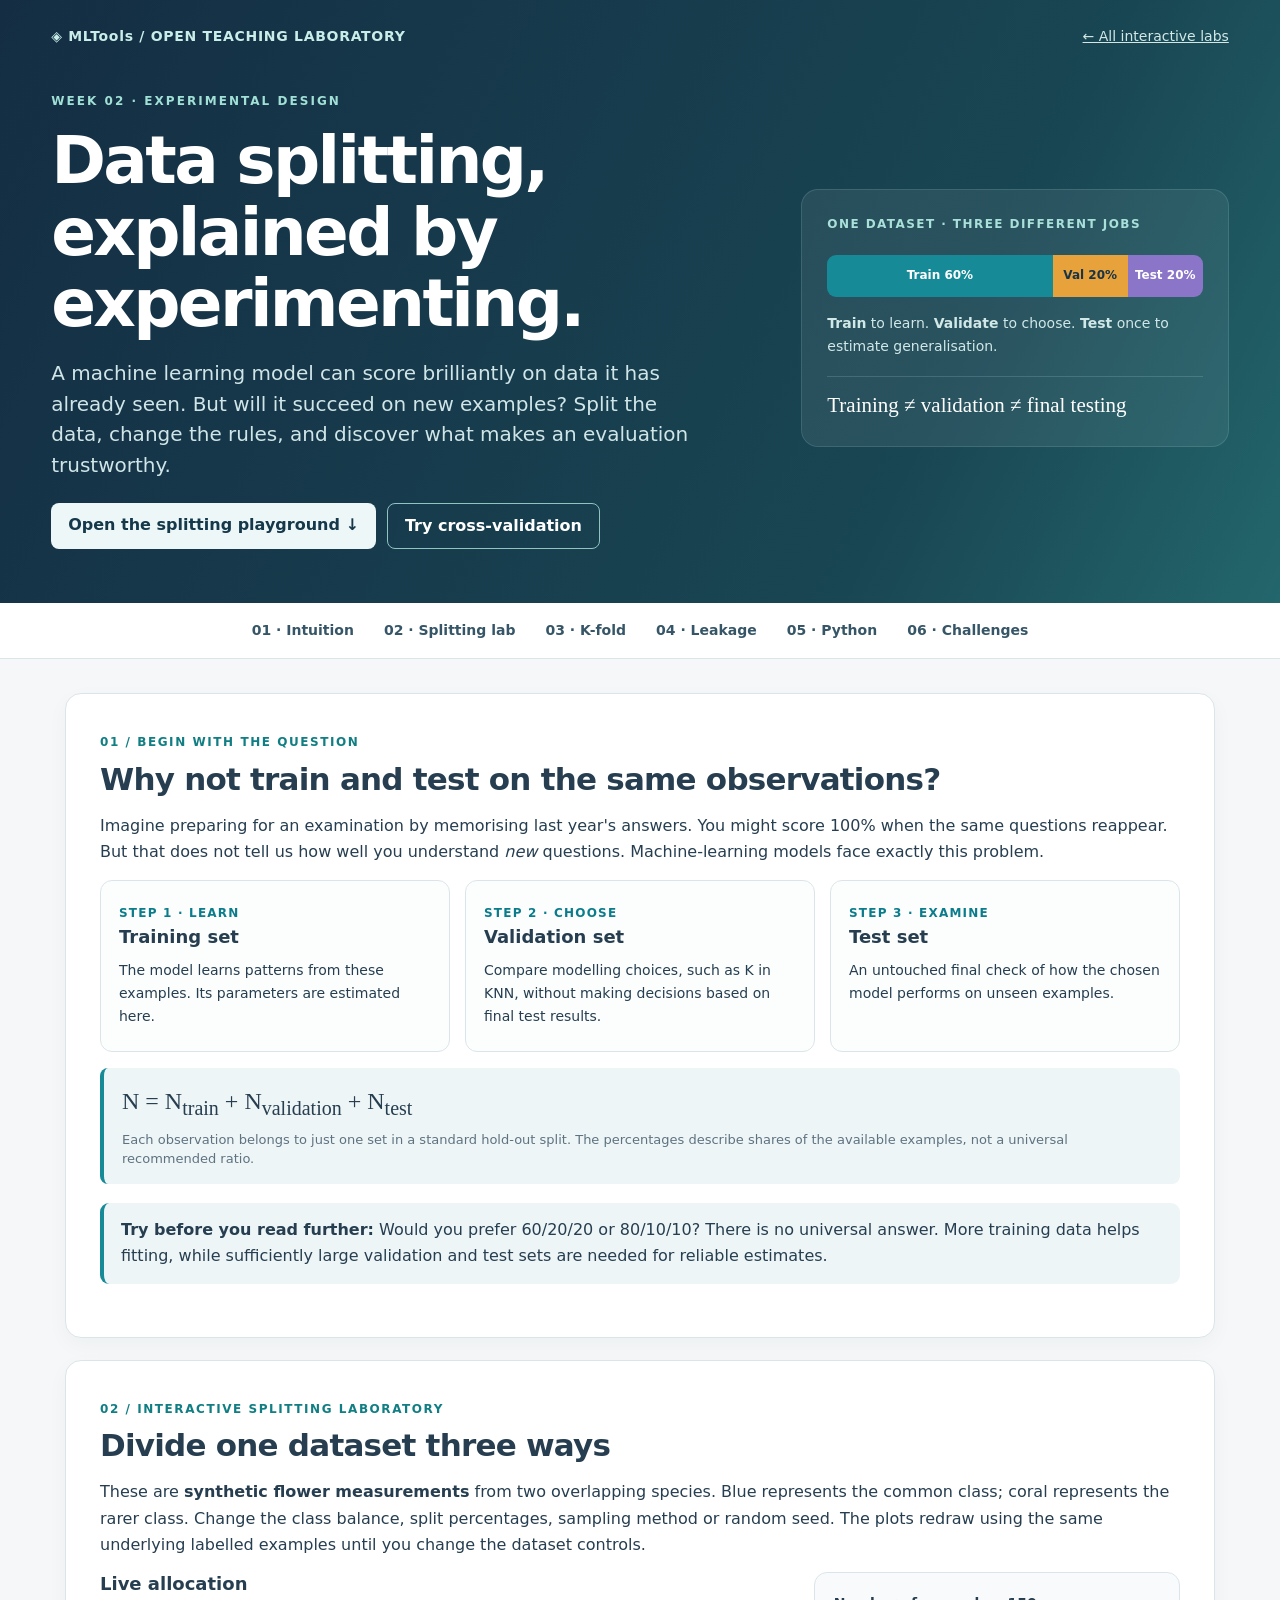
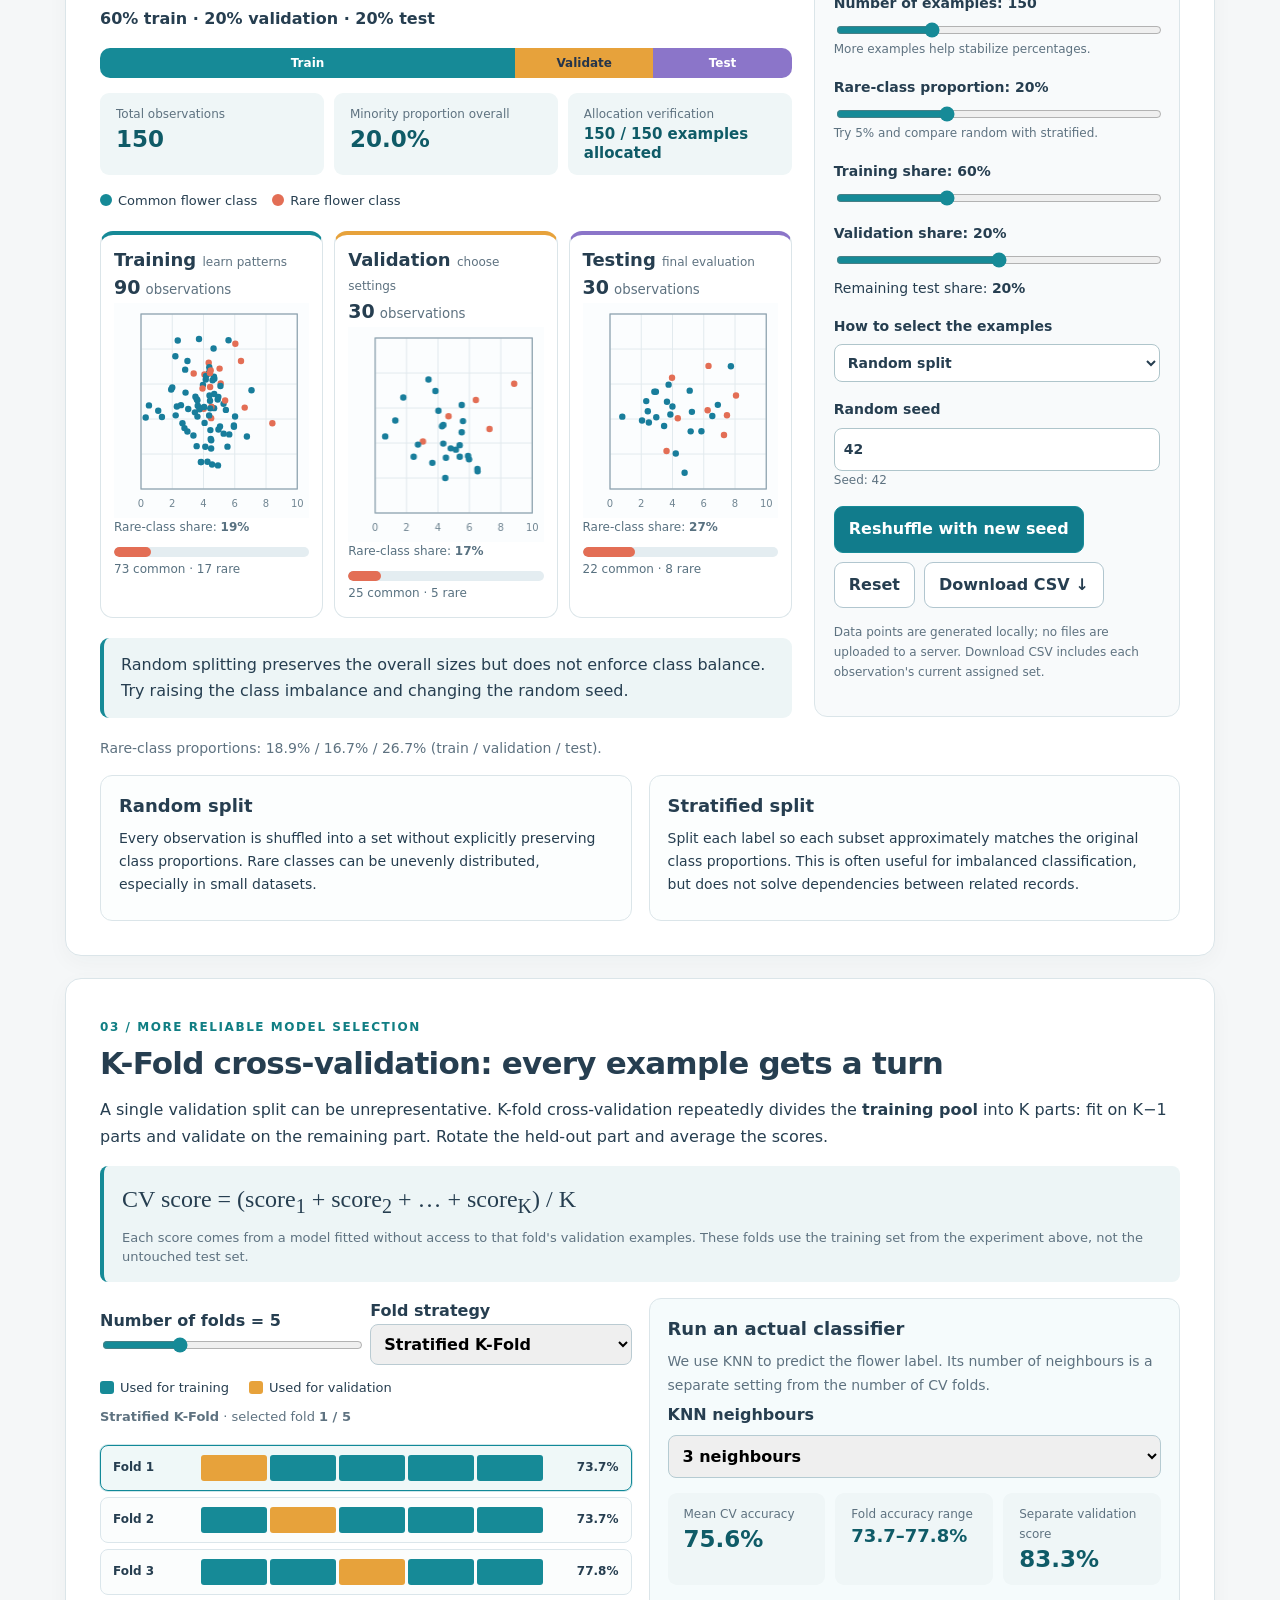
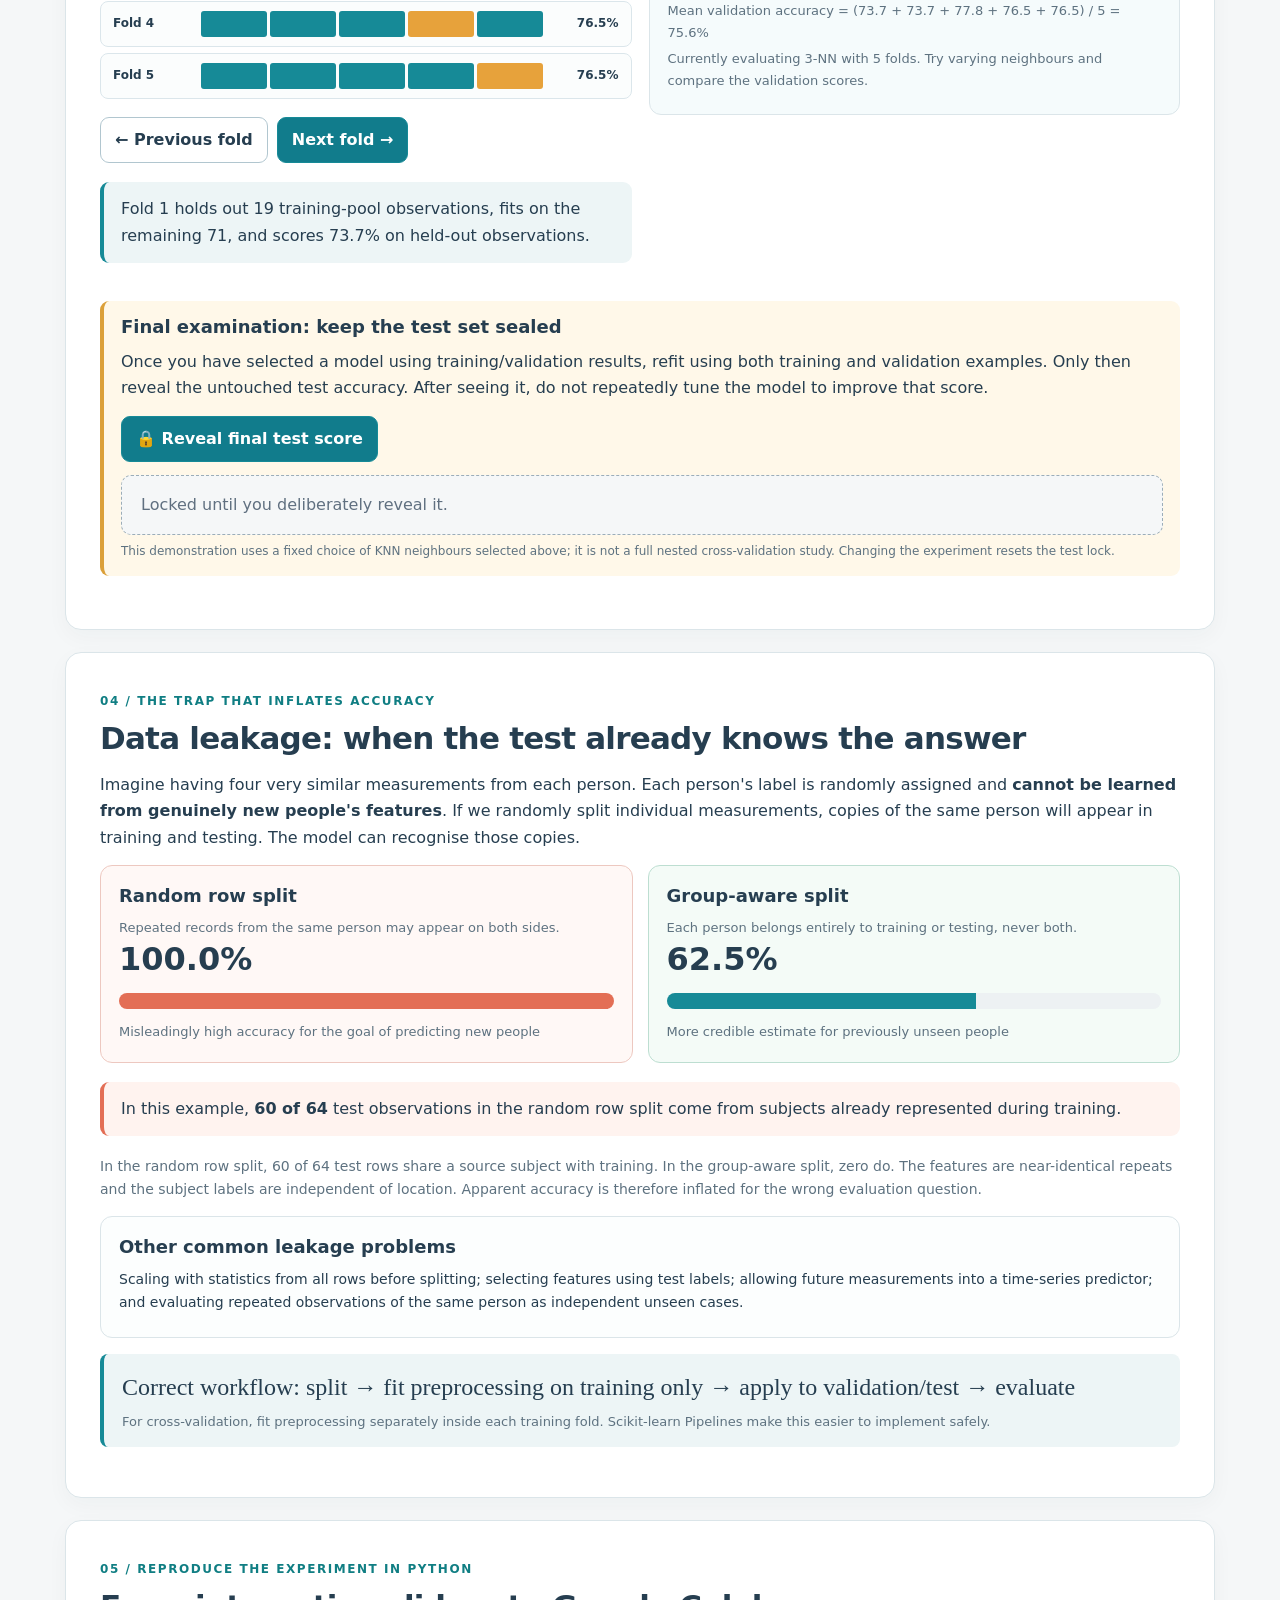
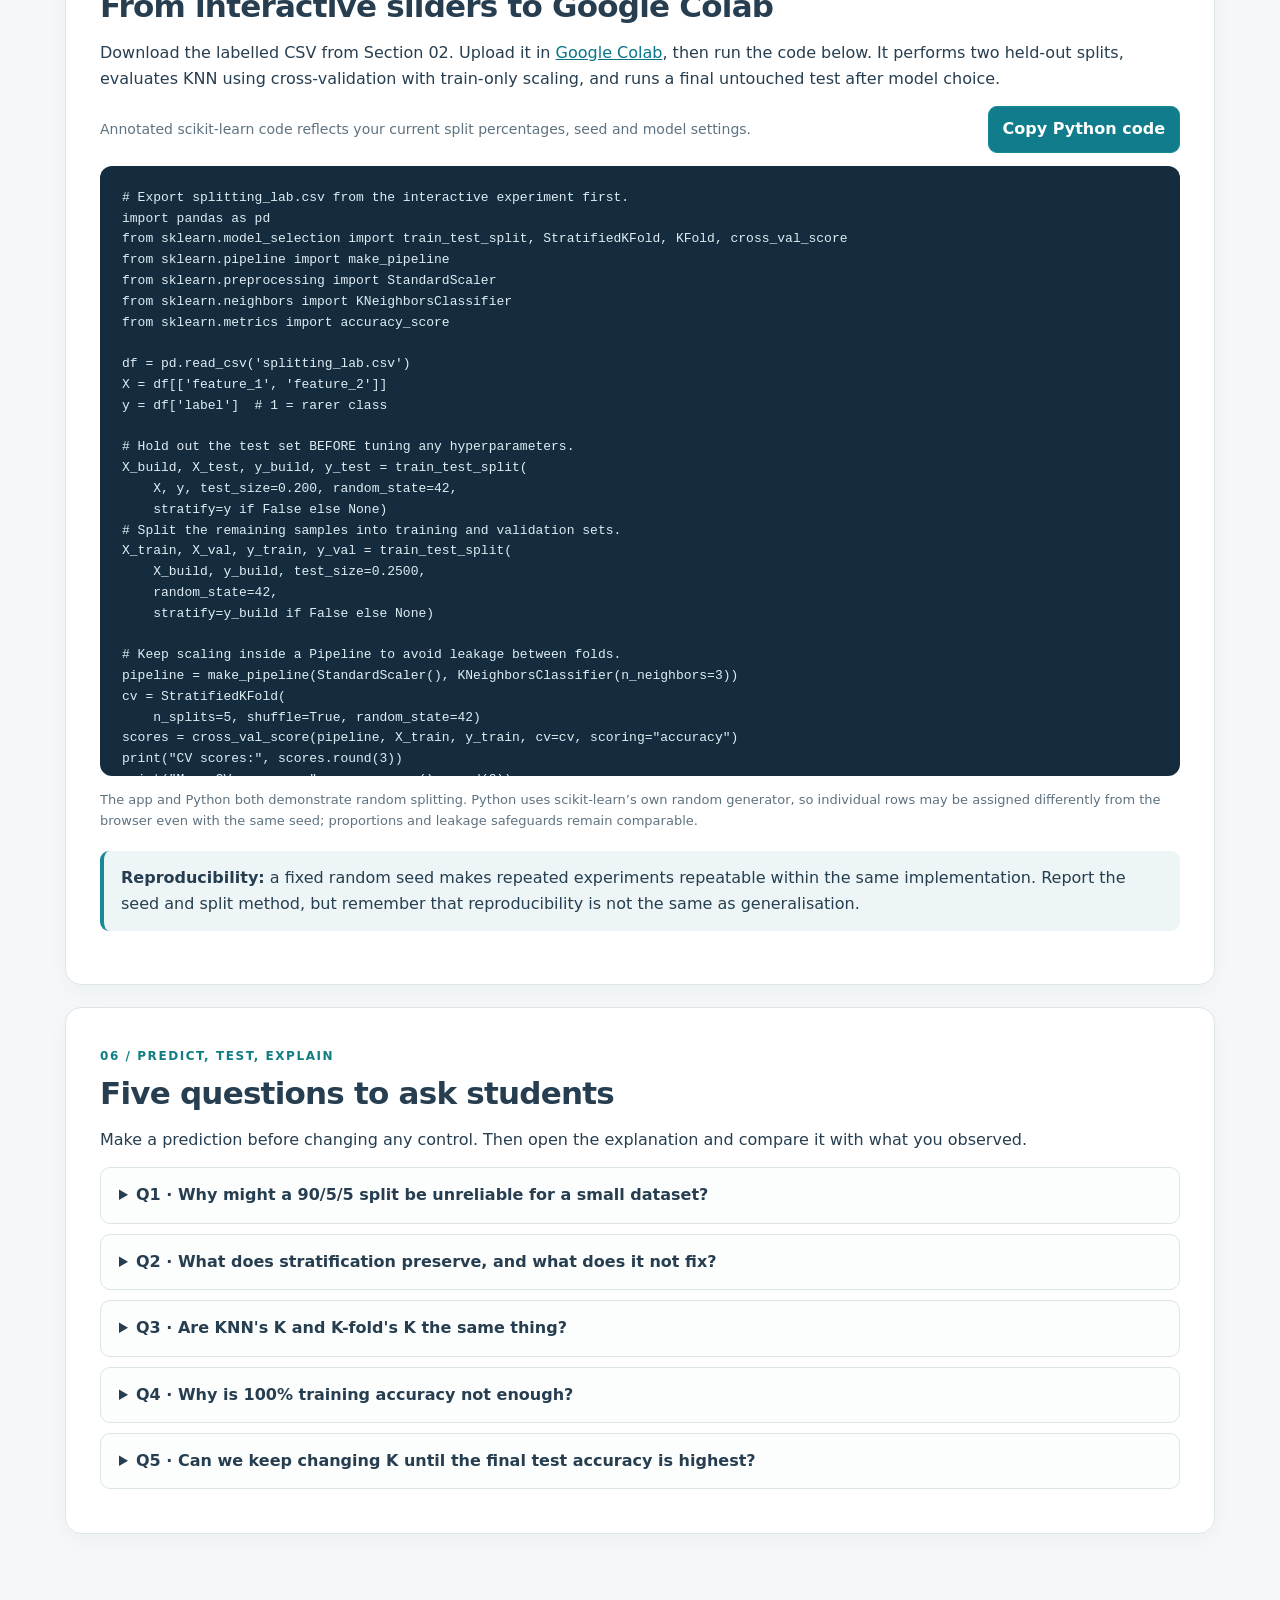
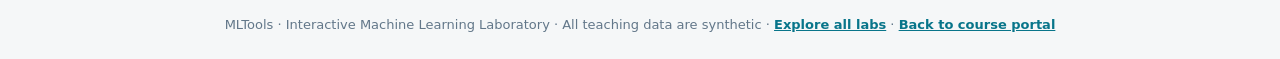
==== data-splitting.html @ 19cbb974 "Publish interactive train validation test splitting laboratory" ====
<!doctype html>
<html lang="en">
<head>
<meta charset="utf-8">
<meta name="viewport" content="width=device-width,initial-scale=1">
<meta name="description" content="Interactive machine learning tutorial: training validation test splits, random versus stratified sampling, K-fold cross-validation, data leakage, and reproducible Python code.">
<title>Data Splitting & Validation | MLTools Interactive Laboratory</title>
<link rel="stylesheet" href="data-splitting.css">
</head>
<body>
<header class="hero">
  <div class="hero-body">
    <div class="brandbar"><a class="brand" href="./">◈ MLTools / OPEN TEACHING LABORATORY</a><a class="back" href="./">← All interactive labs</a></div>
    <div class="hero-grid">
      <div>
        <span class="eyebrow">Week 02 · Experimental design</span>
        <h1>Data splitting, explained by experimenting.</h1>
        <p class="lead">A machine learning model can score brilliantly on data it has already seen. But will it succeed on new examples? Split the data, change the rules, and discover what makes an evaluation trustworthy.</p>
        <div class="hero-cta"><a href="#playground">Open the splitting playground ↓</a><a class="secondary" href="#cross-validation">Try cross-validation</a></div>
      </div>
      <aside class="hero-art" aria-label="Illustrative training validation test split">
        <div class="art-title">One dataset · Three different jobs</div>
        <div class="art-bar"><span class="a">Train 60%</span><span class="b">Val 20%</span><span class="c">Test 20%</span></div>
        <p class="art-caption"><strong>Train</strong> to learn. <strong>Validate</strong> to choose. <strong>Test</strong> once to estimate generalisation.</p>
        <div class="hero-formula">Training ≠ validation ≠ final testing</div>
      </aside>
    </div>
  </div>
</header>
<nav aria-label="Learning sections">
 <a href="#intuition">01 · Intuition</a><a href="#playground">02 · Splitting lab</a><a href="#cross-validation">03 · K-fold</a><a href="#leakage">04 · Leakage</a><a href="#reproducible">05 · Python</a><a href="#challenge">06 · Challenges</a>
</nav>
<main>
<section id="intuition">
  <span class="tag">01 / Begin with the question</span>
  <h2>Why not train and test on the same observations?</h2>
  <p>Imagine preparing for an examination by memorising last year's answers. You might score 100% when the same questions reappear. But that does not tell us how well you understand <em>new</em> questions. Machine-learning models face exactly this problem.</p>
  <div class="steps">
    <article class="step"><span class="step-num">STEP 1 · LEARN</span><h3>Training set</h3><p>The model learns patterns from these examples. Its parameters are estimated here.</p></article>
    <article class="step"><span class="step-num">STEP 2 · CHOOSE</span><h3>Validation set</h3><p>Compare modelling choices, such as K in KNN, without making decisions based on final test results.</p></article>
    <article class="step"><span class="step-num">STEP 3 · EXAMINE</span><h3>Test set</h3><p>An untouched final check of how the chosen model performs on unseen examples.</p></article>
  </div>
  <div class="eq">N = N<sub>train</sub> + N<sub>validation</sub> + N<sub>test</sub><small>Each observation belongs to just one set in a standard hold-out split. The percentages describe shares of the available examples, not a universal recommended ratio.</small></div>
  <div class="callout"><strong>Try before you read further:</strong> Would you prefer 60/20/20 or 80/10/10? There is no universal answer. More training data helps fitting, while sufficiently large validation and test sets are needed for reliable estimates.</div>
</section>

<section id="playground">
  <span class="tag">02 / Interactive splitting laboratory</span>
  <h2>Divide one dataset three ways</h2>
  <p>These are <strong>synthetic flower measurements</strong> from two overlapping species. Blue represents the common class; coral represents the rarer class. Change the class balance, split percentages, sampling method or random seed. The plots redraw using the same underlying labelled examples until you change the dataset controls.</p>
  <div class="lab-grid">
    <div>
      <h3>Live allocation</h3>
      <p id="split-label" style="font-weight:800">60% train · 20% validation · 20% test</p>
      <div class="split-flow" role="img" aria-label="Proportions of the total dataset assigned to training, validation and testing">
        <div id="flow-train" class="train" style="width:60%">Train</div>
        <div id="flow-validation" class="validation" style="width:20%">Validate</div>
        <div id="flow-test" class="test" style="width:20%">Test</div>
      </div>
      <div class="metric-row">
       <div class="metric"><small>Total observations</small><strong id="total-label">150</strong></div>
       <div class="metric"><small>Minority proportion overall</small><strong id="target-minority">20%</strong></div>
       <div class="metric"><small>Allocation verification</small><strong id="sums-check" style="font-size:15px">150 / 150</strong></div>
      </div>
      <div class="class-legend"><span><i class="dot blue"></i> Common flower class</span><span><i class="dot coral"></i> Rare flower class</span></div>
      <div class="datasets">
       <article class="dataset-card train"><h3>Training <span>learn patterns</span></h3><div><strong class="card-stat" id="num-train">90</strong> <small>observations</small></div><canvas id="scatter-train" role="img" aria-label="Training set scatterplot"></canvas><div class="stat-small">Rare-class share: <strong id="rare-train">20%</strong></div><div class="bar-track"><div class="bar-fill" id="bar-train" style="width:20%"></div></div><div class="stat-small" id="count-train">72 common · 18 rare</div></article>
       <article class="dataset-card validation"><h3>Validation <span>choose settings</span></h3><div><strong class="card-stat" id="num-validation">30</strong> <small>observations</small></div><canvas id="scatter-validation" role="img" aria-label="Validation set scatterplot"></canvas><div class="stat-small">Rare-class share: <strong id="rare-validation">20%</strong></div><div class="bar-track"><div class="bar-fill" id="bar-validation" style="width:20%"></div></div><div class="stat-small" id="count-validation">24 common · 6 rare</div></article>
       <article class="dataset-card test"><h3>Testing <span>final evaluation</span></h3><div><strong class="card-stat" id="num-test">30</strong> <small>observations</small></div><canvas id="scatter-test" role="img" aria-label="Test set scatterplot"></canvas><div class="stat-small">Rare-class share: <strong id="rare-test">20%</strong></div><div class="bar-track"><div class="bar-fill" id="bar-test" style="width:20%"></div></div><div class="stat-small" id="count-test">24 common · 6 rare</div></article>
      </div>
      <p id="split-explainer" class="callout">Compare stratified and random sampling.</p>
      <p id="split-difference" class="muted" style="font-size:14px"></p>
    </div>
    <div class="controls">
      <label class="whole" for="n-slider">Number of examples: <output id="n-output">150</output>
        <input id="n-slider" type="range" min="90" max="300" step="10" value="150">
        <small class="ctrl-sub">More examples help stabilize percentages.</small>
      </label>
      <label class="whole" for="minority-slider">Rare-class proportion: <output id="minority-output">20%</output>
        <input id="minority-slider" type="range" min="5" max="50" step="5" value="20">
        <small class="ctrl-sub">Try 5% and compare random with stratified.</small>
      </label>
      <label for="train-slider">Training share: <output id="train-output">60%</output>
        <input id="train-slider" type="range" min="50" max="80" step="5" value="60">
      </label>
      <label for="validation-slider">Validation share: <output id="validation-output">20%</output>
        <input id="validation-slider" type="range" min="10" max="30" step="5" value="20">
      </label>
      <div class="whole" style="margin-top:-7px;margin-bottom:15px;font-size:14px">Remaining test share: <strong id="test-output">20%</strong></div>
      <label for="split-method">How to select the examples
        <select id="split-method"><option value="random">Random split</option><option value="stratified">Stratified split (preserve classes)</option></select>
      </label>
      <label for="seed-input">Random seed
        <input id="seed-input" type="number" min="0" max="999999" value="42">
        <small class="ctrl-sub" id="split-seed-label">Seed: 42</small>
      </label>
      <div class="btn-row whole"><button id="reshuffle" type="button" class="primary">Reshuffle with new seed</button><button id="reset-all" type="button">Reset</button><button id="export-csv" type="button">Download CSV ↓</button></div>
      <p class="ctrl-sub whole" style="margin-top:15px">Data points are generated locally; no files are uploaded to a server. Download CSV includes each observation's current assigned set.</p>
    </div>
  </div>
  <div class="method-grid">
    <div class="info-card"><h3>Random split</h3><p>Every observation is shuffled into a set without explicitly preserving class proportions. Rare classes can be unevenly distributed, especially in small datasets.</p></div>
    <div class="info-card"><h3>Stratified split</h3><p>Split each label so each subset approximately matches the original class proportions. This is often useful for imbalanced classification, but does not solve dependencies between related records.</p></div>
  </div>
</section>

<section id="cross-validation">
  <span class="tag">03 / More reliable model selection</span>
  <h2>K-Fold cross-validation: every example gets a turn</h2>
  <p>A single validation split can be unrepresentative. K-fold cross-validation repeatedly divides the <strong>training pool</strong> into K parts: fit on K−1 parts and validate on the remaining part. Rotate the held-out part and average the scores.</p>
  <div class="eq">CV score = (score<sub>1</sub> + score<sub>2</sub> + … + score<sub>K</sub>) / K<small>Each score comes from a model fitted without access to that fold's validation examples. These folds use the training set from the experiment above, not the untouched test set.</small></div>
  <div class="method-grid">
    <div>
      <div class="btn-row" style="margin-bottom:12px">
        <label for="folds-slider" style="flex:1;min-width:160px;font-weight:700">Number of folds = <output id="folds-output">5</output>
        <input id="folds-slider" type="range" min="3" max="10" step="1" value="5" style="display:block;width:100%;accent-color:var(--teal)"></label>
        <label for="foldtype" style="flex:1;min-width:160px;font-weight:700">Fold strategy
          <select id="foldtype" style="display:block;width:100%;border-radius:8px;padding:9px;border:1px solid #bacbd2"><option value="stratified">Stratified K-Fold</option><option value="plain">Ordinary K-Fold</option></select>
        </label>
      </div>
      <div class="legend-row"><span><i class="legend-box" style="background:var(--teal)"></i> Used for training</span><span><i class="legend-box" style="background:var(--gold)"></i> Used for validation</span></div>
      <p class="muted" style="font-size:13px"><strong id="cv-method">Stratified K-Fold</strong> · selected fold <strong id="cv-fold-number">1 / 5</strong></p>
      <div class="fold-grid" id="cv-grid" aria-label="Click each fold to inspect its training and validation arrangement"></div>
      <div class="btn-row"><button id="previous-fold" type="button">← Previous fold</button><button class="primary" id="next-fold" type="button">Next fold →</button></div>
      <p id="fold-interpretation" class="callout">The selected fold will be described here.</p>
    </div>
    <div>
      <div class="info-card" style="background:#f5fbfc">
        <h3>Run an actual classifier</h3>
        <p class="muted" style="font-size:14px">We use KNN to predict the flower label. Its number of neighbours is a separate setting from the number of CV folds.</p>
        <label for="model-k" style="font-weight:750">KNN neighbours
          <select id="model-k" style="display:block;width:100%;padding:10px;border-radius:8px;border:1px solid #b5cbd2;margin:7px 0"><option value="1">1 neighbour</option><option value="3" selected>3 neighbours</option><option value="5">5 neighbours</option><option value="7">7 neighbours</option><option value="11">11 neighbours</option></select></label>
        <div class="metric-row">
          <div class="metric"><small>Mean CV accuracy</small><strong id="cv-mean">…</strong></div>
          <div class="metric"><small>Fold accuracy range</small><strong id="cv-range" style="font-size:18px">…</strong></div>
          <div class="metric"><small>Separate validation score</small><strong id="val-score">…</strong></div>
        </div>
        <p id="cv-equation" class="muted" style="font-size:13px;overflow-wrap:anywhere"></p>
        <p class="muted" style="font-size:13px">Currently evaluating <span id="modelk-label">3</span>-NN with <span id="fold-count-label">5</span> folds. Try varying neighbours and compare the validation scores.</p>
      </div>
    </div>
  </div>
  <div class="callout gold">
    <h3>Final examination: keep the test set sealed</h3>
    <p>Once you have selected a model using training/validation results, refit using both training and validation examples. Only then reveal the untouched test accuracy. After seeing it, do not repeatedly tune the model to improve that score.</p>
    <button id="test-reveal" class="primary" type="button">🔒 Reveal final test score</button>
    <div class="locked" id="test-result" aria-live="polite" style="margin-top:13px">Locked until you deliberately reveal it.</div>
    <p class="muted" style="font-size:12px;margin-bottom:0">This demonstration uses a fixed choice of KNN neighbours selected above; it is not a full nested cross-validation study. Changing the experiment resets the test lock.</p>
  </div>
</section>

<section id="leakage">
 <span class="tag">04 / The trap that inflates accuracy</span>
 <h2>Data leakage: when the test already knows the answer</h2>
 <p>Imagine having four very similar measurements from each person. Each person's label is randomly assigned and <strong>cannot be learned from genuinely new people's features</strong>. If we randomly split individual measurements, copies of the same person will appear in training and testing. The model can recognise those copies.</p>
 <div class="leak-grid">
  <article class="leak-card problem"><h3>Random row split</h3><small>Repeated records from the same person may appear on both sides.</small><strong id="leaky-accuracy">…</strong><div class="leak-bar"><div class="leak-fill" id="leaky-bar" style="background:var(--coral);width:0%"></div></div><small>Misleadingly high accuracy for the goal of predicting new people</small></article>
  <article class="leak-card safe"><h3>Group-aware split</h3><small>Each person belongs entirely to training or testing, never both.</small><strong id="honest-accuracy">…</strong><div class="leak-bar"><div class="leak-fill" id="honest-bar" style="background:var(--teal);width:0%"></div></div><small>More credible estimate for previously unseen people</small></article>
 </div>
 <p class="callout coral">In this example, <strong id="duplicate-count">…</strong> test observations in the random row split come from subjects already represented during training.</p>
 <p class="muted" id="leakage-note" style="font-size:14px"></p>
 <div class="info-card"><h3>Other common leakage problems</h3><p>Scaling with statistics from all rows before splitting; selecting features using test labels; allowing future measurements into a time-series predictor; and evaluating repeated observations of the same person as independent unseen cases.</p></div>
 <div class="eq">Correct workflow: split → fit preprocessing on training only → apply to validation/test → evaluate<small>For cross-validation, fit preprocessing separately inside each training fold. Scikit-learn Pipelines make this easier to implement safely.</small></div>
</section>

<section id="reproducible">
 <span class="tag">05 / Reproduce the experiment in Python</span>
 <h2>From interactive sliders to Google Colab</h2>
 <p>Download the labelled CSV from Section 02. Upload it in <a href="https://colab.research.google.com/" target="_blank" rel="noopener noreferrer">Google Colab</a>, then run the code below. It performs two held-out splits, evaluates KNN using cross-validation with train-only scaling, and runs a final untouched test after model choice.</p>
 <div class="codebar"><p class="muted" style="font-size:14px">Annotated scikit-learn code reflects your current split percentages, seed and model settings.</p><button class="primary" type="button" id="copy-code">Copy Python code</button></div>
 <pre><code id="python-code"># The notebook-ready code is generated from the controls.</code></pre>
 <p id="code-note" class="muted" style="font-size:13px"></p>
 <div class="callout"><strong>Reproducibility:</strong> a fixed random seed makes repeated experiments repeatable within the same implementation. Report the seed and split method, but remember that reproducibility is not the same as generalisation.</div>
</section>

<section id="challenge">
 <span class="tag">06 / Predict, test, explain</span>
 <h2>Five questions to ask students</h2>
 <p>Make a prediction before changing any control. Then open the explanation and compare it with what you observed.</p>
 <details class="exercise"><summary>Q1 · Why might a 90/5/5 split be unreliable for a small dataset?</summary><p>The training set is large, but the validation and test subsets could be too small for stable performance estimates, especially for rare classes. There is no universal best ratio.</p></details>
 <details class="exercise"><summary>Q2 · What does stratification preserve, and what does it not fix?</summary><p>Stratification aims to preserve class proportions. It does not prevent data leakage caused by duplicated subjects, groups, chronological dependencies or preprocessing fitted on the full dataset.</p></details>
 <details class="exercise"><summary>Q3 · Are KNN's K and K-fold's K the same thing?</summary><p>No. KNN's K is the number of nearest labelled neighbours used for a prediction. K-fold's K is the number of subsets used for repeated training and validation.</p></details>
 <details class="exercise"><summary>Q4 · Why is 100% training accuracy not enough?</summary><p>A model may simply memorise the training data. Accuracy on observations that were not available during fitting is needed to evaluate generalisation.</p></details>
 <details class="exercise"><summary>Q5 · Can we keep changing K until the final test accuracy is highest?</summary><p>No. Repeatedly selecting based on the test set makes it part of the model-selection process. Use validation or cross-validation for tuning and keep a final test set untouched.</p></details>
</section>
</main>
<footer class="footer">MLTools · Interactive Machine Learning Laboratory · All teaching data are synthetic · <a href="./">Explore all labs</a> · <a href="https://kirtiprakash.github.io/aru-cjlu-ai-2026/modules/advanced-machine-learning.html">Back to course portal</a></footer>
<script src="data-splitting.js"></script>
</body>
</html>
---- data-splitting.css ----
:root{--navy:#132d43;--teal:#168a97;--coral:#e36e55;--gold:#e7a23b;--purple:#8b75c9;--ink:#263e50;--muted:#5e7280;--paper:#f5f7f8;--border:#dbe5e9;--white:#fff}
*{box-sizing:border-box}html{scroll-behavior:smooth}body{margin:0;background:var(--paper);color:var(--ink);font:16px/1.65 system-ui,-apple-system,"Segoe UI",sans-serif}button,input,select{font:inherit}a{color:#08758a}a:hover{text-decoration-thickness:2px}button{padding:9px 14px;border:1px solid #b1c6cf;border-radius:9px;background:#fff;color:var(--ink);font-weight:700;cursor:pointer}button:hover{background:#f0f9fa;border-color:var(--teal)}button:disabled{opacity:.55;cursor:not-allowed}button.primary{color:#fff;border-color:var(--teal);background:#117c8c}button.primary:hover{background:#09677a}button:focus-visible,a:focus-visible,input:focus-visible,select:focus-visible,summary:focus-visible{outline:3px solid #e7a23b;outline-offset:2px}
.hero{background:linear-gradient(116deg,#142d43 0%,#194653 72%,#23666c 100%);color:#fff;padding:25px max(4vw,20px) 54px}.hero-body{max-width:1180px;margin:0 auto}.brandbar{display:flex;justify-content:space-between;gap:12px;flex-wrap:wrap;align-items:center}.brand{font-size:14px;color:#c9eee9;text-decoration:none;font-weight:800;letter-spacing:.05em}.brandbar .back{font-size:14px;color:#d2e8e5}.hero-grid{display:grid;grid-template-columns:1.6fr .95fr;gap:30px;align-items:center;margin-top:39px}.eyebrow{font-size:12px;letter-spacing:.17em;text-transform:uppercase;font-weight:800;color:#a1e0d7}.hero h1{font-size:clamp(34px,5.2vw,66px);line-height:1.08;letter-spacing:-.04em;max-width:780px;margin:12px 0 19px}.lead{font-size:clamp(17px,2vw,20px);color:#d0e5e8;line-height:1.53;max-width:650px;margin:0 0 22px}.hero-cta{display:flex;flex-wrap:wrap;gap:11px}.hero-cta a{padding:9px 17px;border-radius:8px;background:#edf7f7;color:#15394a;font-weight:800;text-decoration:none}.hero-cta a.secondary{background:transparent;border:1px solid #90c4c3;color:#fff}.hero-art{border:1px solid #94c4c633;border-radius:17px;background:#ffffff12;padding:25px}.art-title{text-transform:uppercase;letter-spacing:.12em;font-size:12px;font-weight:850;color:#a9e0d9}.art-bar{height:42px;display:flex;border-radius:9px;overflow:hidden;margin:20px 0 15px}.art-bar span{display:flex;align-items:center;justify-content:center;font-size:12px;font-weight:800;color:#fff}.art-bar .a{background:var(--teal);width:60%}.art-bar .b{background:var(--gold);width:20%;color:#183448}.art-bar .c{background:var(--purple);width:20%}.art-caption{color:#d1e8e8;font-size:14px;margin:0}.hero-formula{margin-top:18px;padding-top:13px;border-top:1px solid #b2d4d633;font:21px/1.5 Georgia,serif}
nav{position:sticky;z-index:10;top:0;display:flex;justify-content:center;gap:6px;flex-wrap:wrap;background:#ffffffee;backdrop-filter:blur(7px);border-bottom:1px solid var(--border);padding:11px 12px}nav a{padding:5px 12px;border-radius:8px;text-decoration:none;color:#365667;font-size:14px;font-weight:750}nav a:hover{background:#e8f4f5}
main{max-width:1190px;margin:auto;padding:12px 20px 35px}section{background:#fff;border:1px solid var(--border);padding:clamp(20px,3vw,34px);border-radius:16px;box-shadow:0 7px 22px #152c4009;margin:22px 0;scroll-margin-top:95px}h2{font-size:clamp(24px,3vw,31px);line-height:1.22;letter-spacing:-.025em;margin:0 0 14px}h3{font-size:18px;line-height:1.32;margin:0 0 10px}p{margin:7px 0 14px}.muted,small{color:var(--muted)}.tag{color:#107e83;font-weight:800;text-transform:uppercase;font-size:12px;letter-spacing:.13em;margin-bottom:8px;display:inline-block}.steps,.cards-three{display:grid;grid-template-columns:repeat(3,minmax(0,1fr));gap:15px}.step,.info-card{border:1px solid var(--border);padding:18px;background:#fcfefe;border-radius:12px}.step-num{font-size:12px;font-weight:800;color:#0b7c8b;letter-spacing:.1em}.step p,.info-card p{font-size:14px;margin:5px 0}.eq{background:#edf5f6;border-left:4px solid #168a97;border-radius:8px;font:clamp(17px,2vw,24px)/1.5 Georgia,serif;padding:15px 18px;margin:16px 0;overflow-wrap:anywhere}.eq small{display:block;font:13px/1.5 system-ui,sans-serif;margin-top:7px}.callout{background:#edf5f6;border-left:4px solid var(--teal);border-radius:9px;padding:14px 17px;margin:19px 0}.callout.gold{background:#fff8e9;border-color:#dba03a}.callout.coral{background:#fff3ef;border-color:var(--coral)}.lab-grid{display:grid;grid-template-columns:minmax(0,1.7fr) minmax(275px,.9fr);gap:22px;align-items:start}.controls{border:1px solid var(--border);background:#f8fafb;border-radius:13px;padding:19px}.controls label{display:block;font-size:14px;font-weight:750;margin-bottom:16px}.controls input[type=range]{display:block;width:100%;accent-color:#168a97;margin-top:7px}.controls input[type=number],.controls select{display:block;width:100%;padding:9px;border:1px solid #afc5cb;border-radius:8px;background:white;color:var(--ink);margin-top:6px}.ctrl-sub{font-size:12px;display:block;color:var(--muted);font-weight:400}.metric-row{display:flex;gap:10px;flex-wrap:wrap;margin:15px 0}.metric{background:#eff6f7;border-radius:9px;min-width:120px;flex:1;padding:12px 16px}.metric small{font-size:12px;display:block}.metric strong{display:block;font-size:23px;line-height:1.25;color:#0f5b67}.btn-row{display:flex;gap:9px;flex-wrap:wrap;align-items:center}.split-flow{display:flex;height:30px;border-radius:10px;overflow:hidden;margin:16px 0 0}.split-flow div{display:flex;align-items:center;justify-content:center;font-size:12px;font-weight:800}.split-flow .train{background:#168a97;color:#fff}.split-flow .validation{background:#e7a23b;color:#25354b}.split-flow .test{background:#8b75c9;color:white}.datasets{display:grid;grid-template-columns:repeat(3,minmax(0,1fr));gap:11px;margin:20px 0}.dataset-card{padding:13px;border:1px solid var(--border);border-radius:13px;min-width:0;background:white}.dataset-card.train{border-top:4px solid var(--teal)}.dataset-card.validation{border-top:4px solid var(--gold)}.dataset-card.test{border-top:4px solid var(--purple)}.dataset-card h3{margin:0}.dataset-card h3 span{font-size:12px;color:var(--muted);font-weight:500}.dataset-card canvas{width:100%;height:215px;display:block}.card-stat{font-weight:800;font-size:19px}.bar-track{height:10px;background:#e4edf1;border-radius:8px;overflow:hidden;margin:9px 0 3px}.bar-fill{height:100%;background:var(--coral);border-radius:8px;min-width:0}.class-legend{display:flex;gap:15px;flex-wrap:wrap;font-size:13px;margin:7px 0}.class-legend span{display:inline-flex;gap:6px;align-items:center}.dot{width:12px;height:12px;border-radius:50%;display:inline-block}.dot.blue{background:var(--teal)}.dot.coral{background:var(--coral)}.stat-small{font-size:12px;color:#587180}.method-grid{display:grid;grid-template-columns:1fr 1fr;gap:17px}.method-grid>*{min-width:0}.fold-grid{display:grid;gap:6px;margin:18px 0}.fold-row{display:grid;grid-template-columns:77px 1fr 65px;gap:11px;align-items:center;text-align:left;width:100%;border:1px solid #dbe6eb;padding:9px 12px;border-radius:8px;background:#fbfdfd}.fold-row.chosen{border-color:#118998;background:#eff8f8;box-shadow:0 0 0 1px #11899833}.fold-id{font-size:12px;font-weight:800}.fold-score{text-align:right;font-size:12px;font-variant-numeric:tabular-nums}.fold-blocks{display:flex;gap:3px;height:26px;min-width:0}.fold-blocks i{display:block;flex:1;min-width:4px;border-radius:3px}.fold-blocks i.learn{background:var(--teal)}.fold-blocks i.held{background:var(--gold)}.legend-row{display:flex;gap:20px;flex-wrap:wrap;font-size:13px}.legend-row span{display:inline-flex;align-items:center;gap:6px}.legend-box{display:inline-block;width:14px;height:13px;border-radius:3px}.locked{padding:16px 19px;background:#f5f7f8;border:1px dashed #9badb9;border-radius:10px;color:#607080}.unlocked{background:#edf8f1;border-color:#68a881;color:#1d6248}.leak-grid{display:grid;grid-template-columns:1fr 1fr;gap:15px}.leak-card{border:1px solid var(--border);padding:18px;border-radius:12px}.leak-card strong{font-size:32px;line-height:1.2;display:block}.leak-card h3{margin:0 0 6px}.leak-card small{font-size:13px}.leak-bar{height:16px;background:#edf1f3;border-radius:8px;overflow:hidden;margin:14px 0 9px}.leak-fill{height:100%;transition:width .25s}.leak-card.problem{background:#fff8f6;border-color:#edc8c0}.leak-card.safe{background:#f4fbf7;border-color:#bdded1}.codebar{display:flex;gap:12px;justify-content:space-between;align-items:center;flex-wrap:wrap;margin:12px 0}.codebar p{margin:0}pre{background:#142c3e;color:#dfedf4;border-radius:12px;padding:22px;overflow:auto;font:13px/1.6 ui-monospace,Consolas,Menlo,monospace;max-height:610px}.exercise{border:1px solid var(--border);border-radius:10px;margin:10px 0;background:#fcfdfd;padding:14px 18px}summary{cursor:pointer;font-weight:750}.exercise p{font-size:14px;color:#465c6b;margin:10px 0 0}.footer{text-align:center;color:#627789;font-size:13px;padding:23px}.footer a{font-weight:700}
@media(max-width:900px){.hero-grid{grid-template-columns:1fr}.hero-art{max-width:540px}.lab-grid{grid-template-columns:1fr}.controls{display:grid;grid-template-columns:1fr 1fr;gap:0 18px}.controls .whole{grid-column:1/-1}}
@media(max-width:650px){.hero{padding:21px 16px 37px}.hero-grid{margin-top:24px}.hero h1{font-size:39px}.hero-art{padding:17px}nav{justify-content:flex-start;flex-wrap:nowrap;white-space:nowrap;overflow-x:auto}nav a{font-size:12px;padding:5px 8px}main{padding:4px 10px 25px}section{margin:12px 0;padding:17px 14px}.steps,.cards-three,.datasets,.method-grid,.leak-grid{grid-template-columns:1fr}.dataset-card canvas{height:220px}.controls{display:block}.fold-row{grid-template-columns:61px 1fr 51px;gap:6px;padding:9px 7px}.fold-id,.fold-score{font-size:11px}}
@media(prefers-reduced-motion:reduce){html{scroll-behavior:auto}.leak-fill{transition:none}}
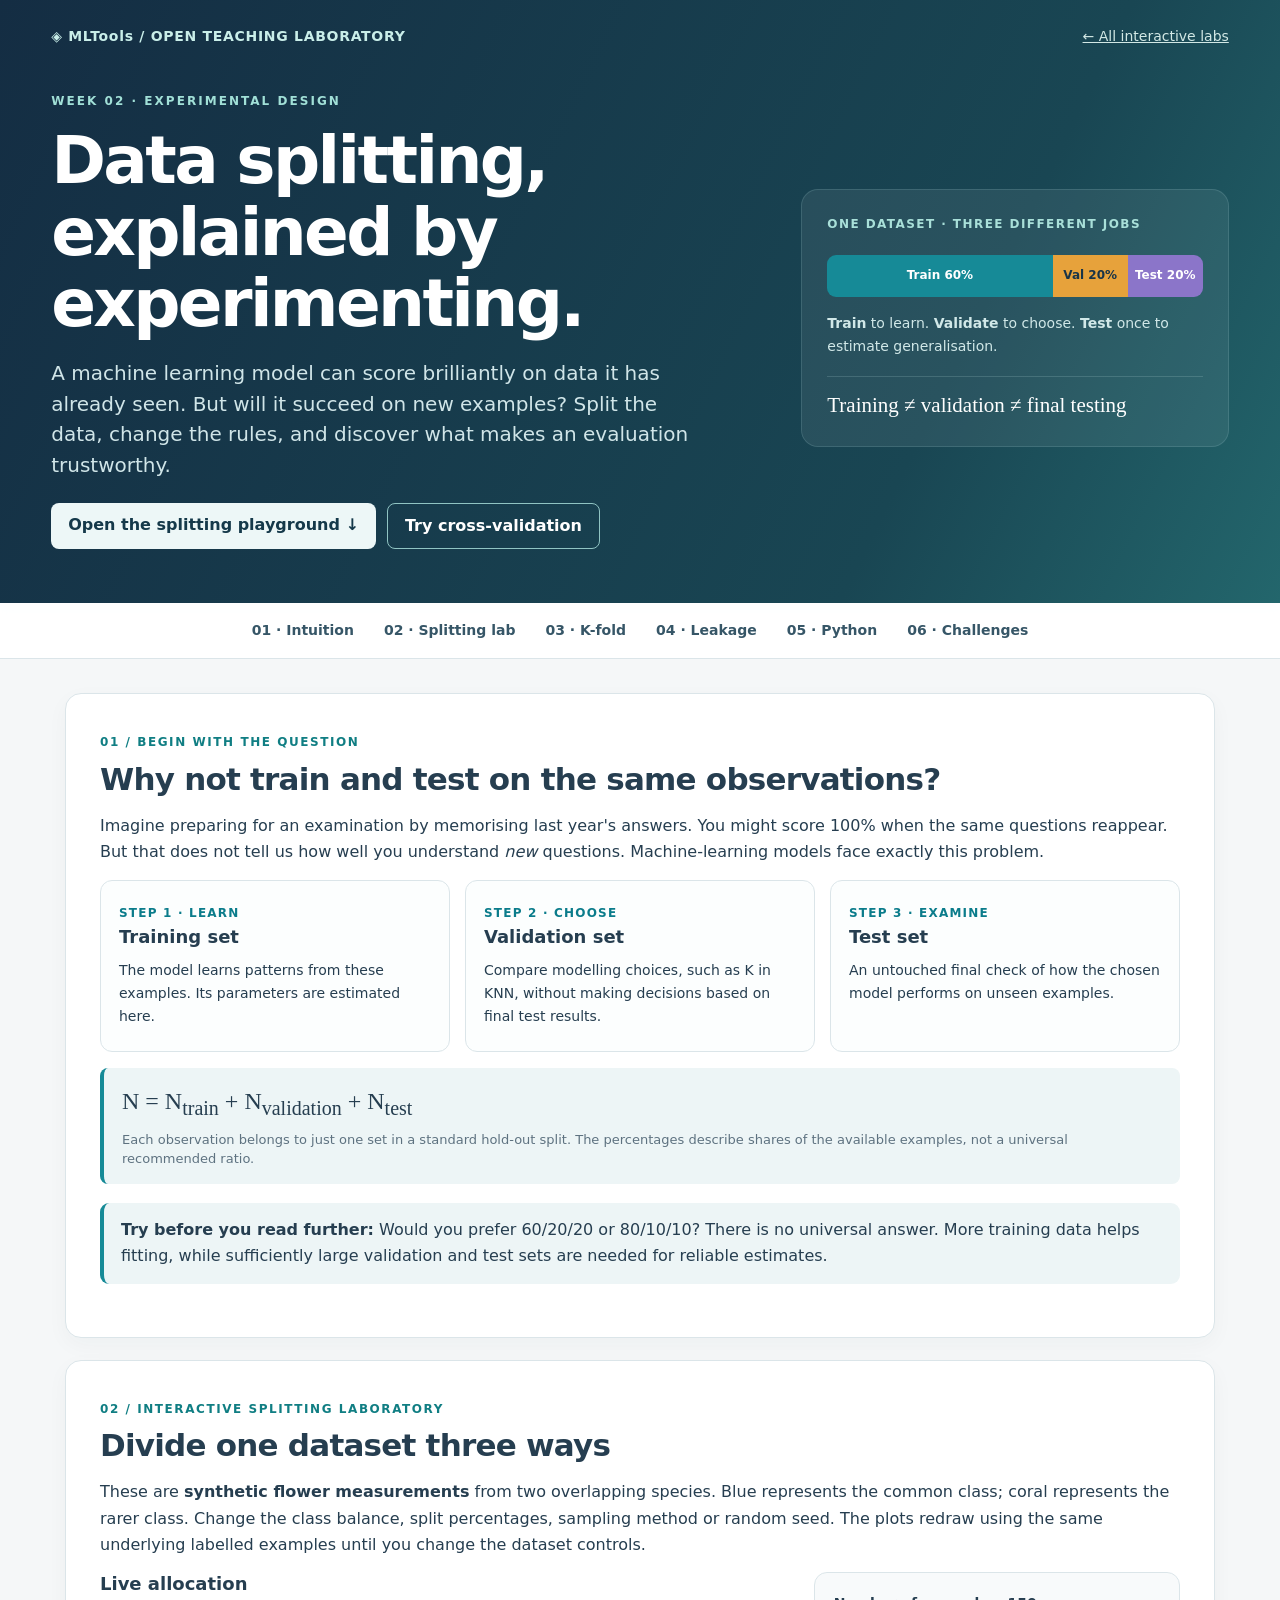
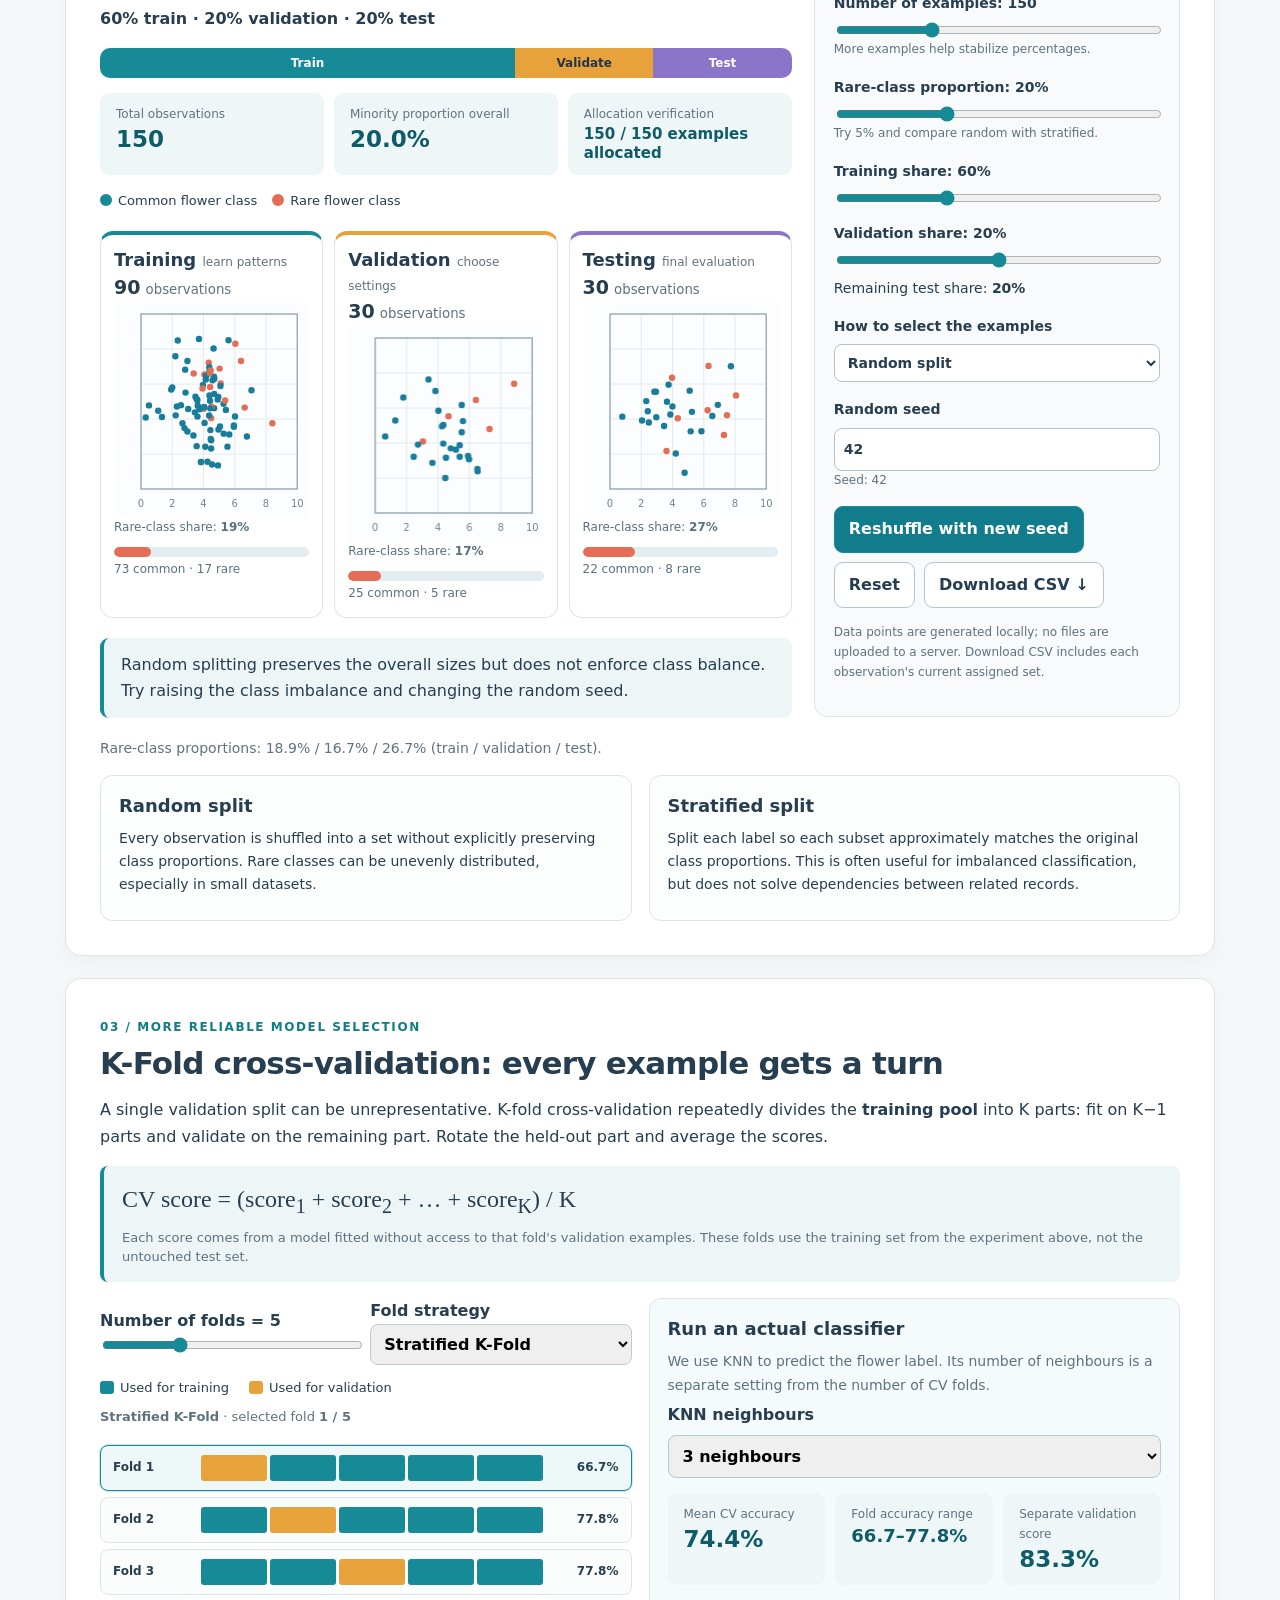
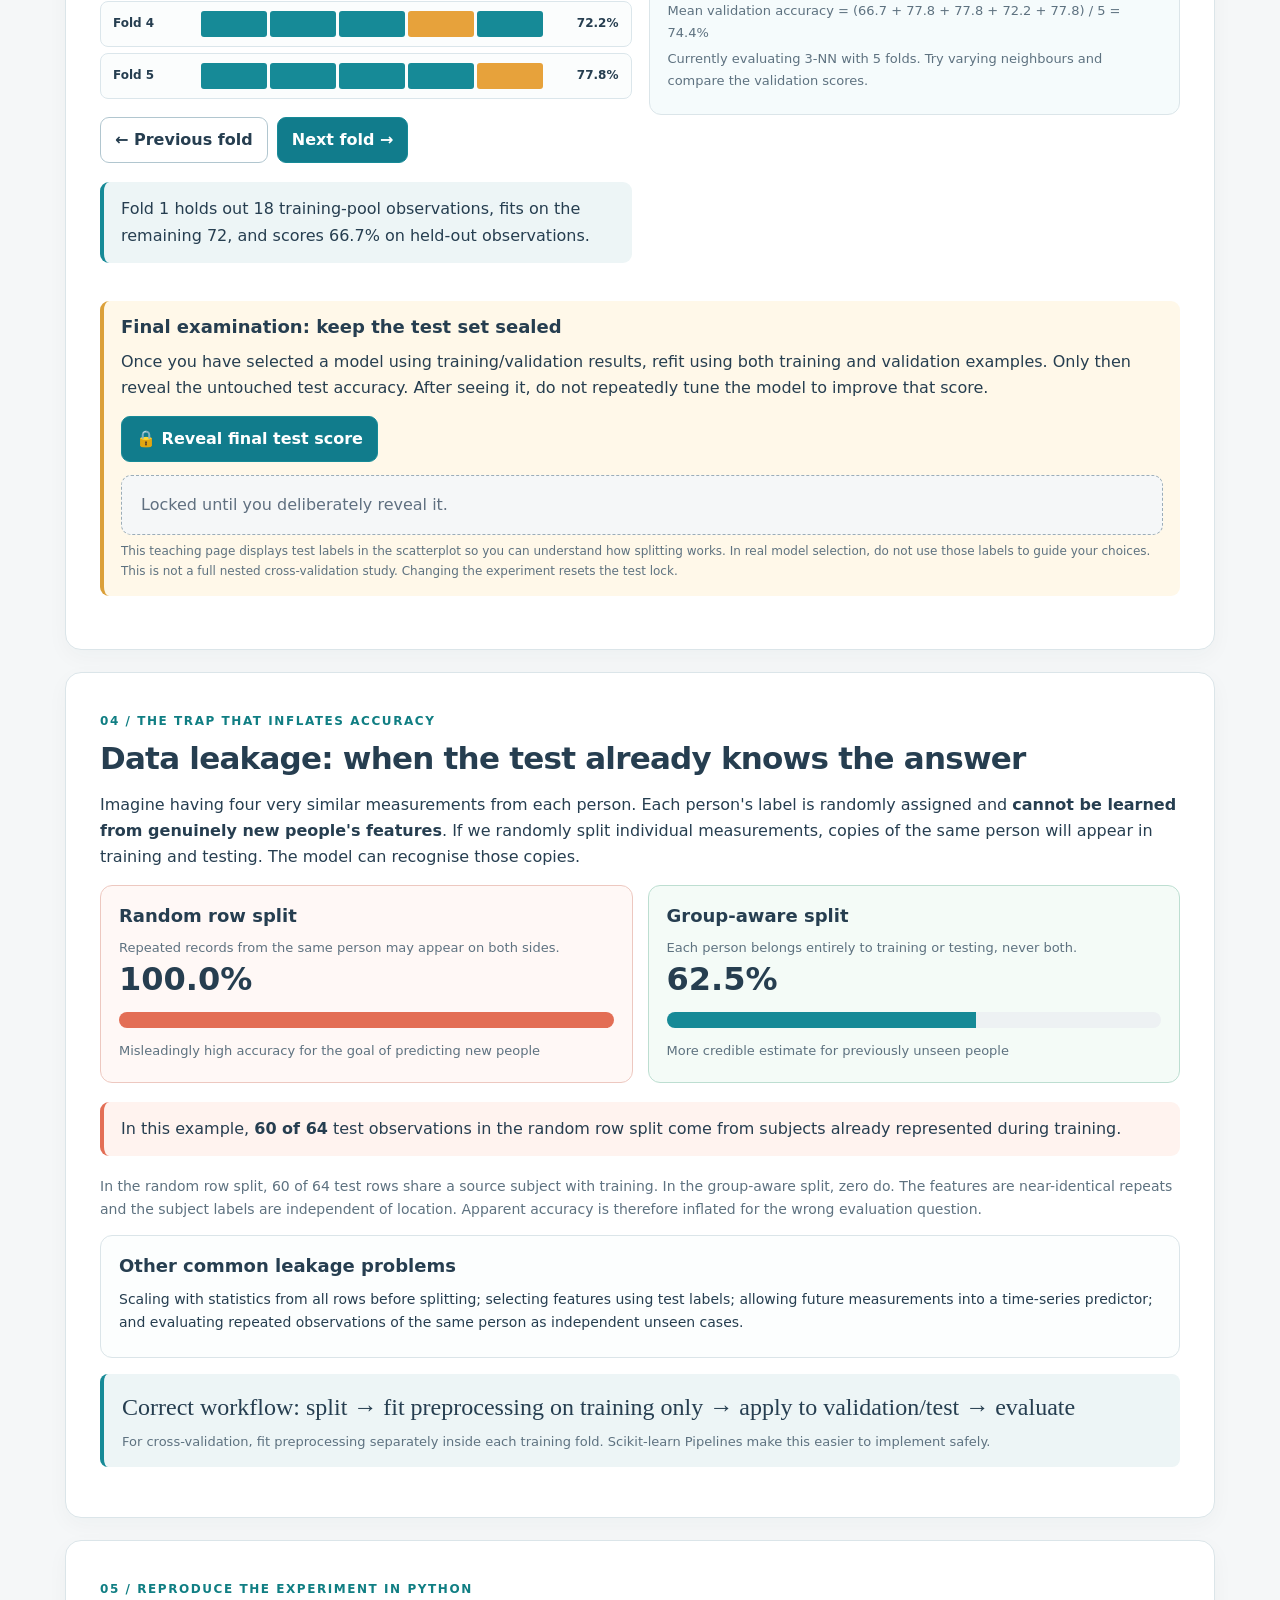
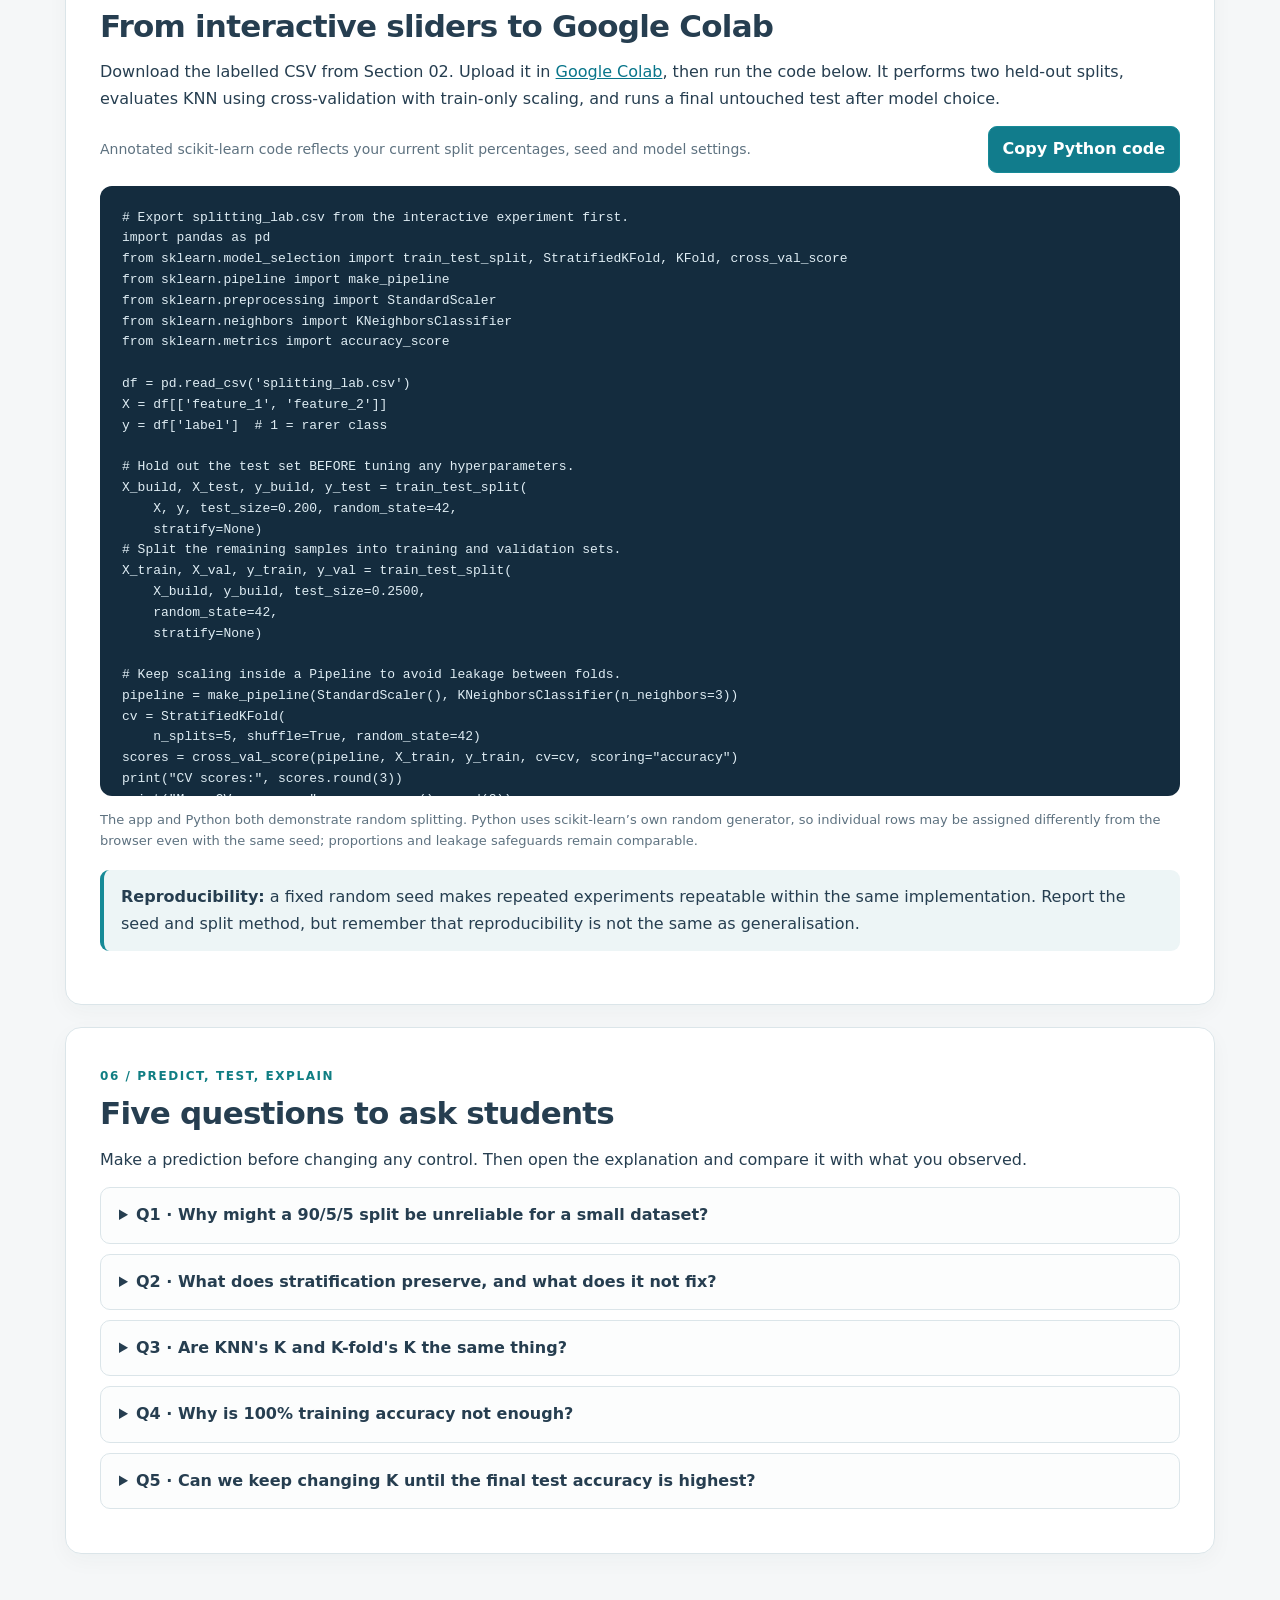
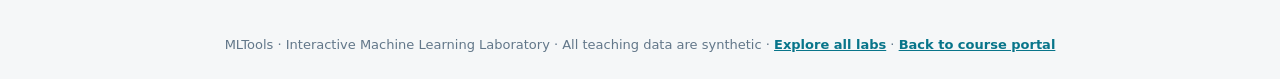
==== commit 398a873c: "Add rare-class sampling warning and clarify sealed-test teaching limitation" ====
--- a/data-splitting.html
+++ b/data-splitting.html
@@ -70,6 +70,7 @@
       </div>
       <p id="split-explainer" class="callout">Compare stratified and random sampling.</p>
       <p id="split-difference" class="muted" style="font-size:14px"></p>
+      <p id="rare-warning" class="muted" style="font-size:13px;color:#aa5b26" aria-live="polite"></p>
     </div>
     <div class="controls">
       <label class="whole" for="n-slider">Number of examples: <output id="n-output">150</output>
@@ -145,7 +146,7 @@
     <p>Once you have selected a model using training/validation results, refit using both training and validation examples. Only then reveal the untouched test accuracy. After seeing it, do not repeatedly tune the model to improve that score.</p>
     <button id="test-reveal" class="primary" type="button">🔒 Reveal final test score</button>
     <div class="locked" id="test-result" aria-live="polite" style="margin-top:13px">Locked until you deliberately reveal it.</div>
-    <p class="muted" style="font-size:12px;margin-bottom:0">This demonstration uses a fixed choice of KNN neighbours selected above; it is not a full nested cross-validation study. Changing the experiment resets the test lock.</p>
+    <p class="muted" style="font-size:12px;margin-bottom:0">This teaching page displays test labels in the scatterplot so you can understand how splitting works. In real model selection, do not use those labels to guide your choices. This is not a full nested cross-validation study. Changing the experiment resets the test lock.</p>
   </div>
 </section>
 
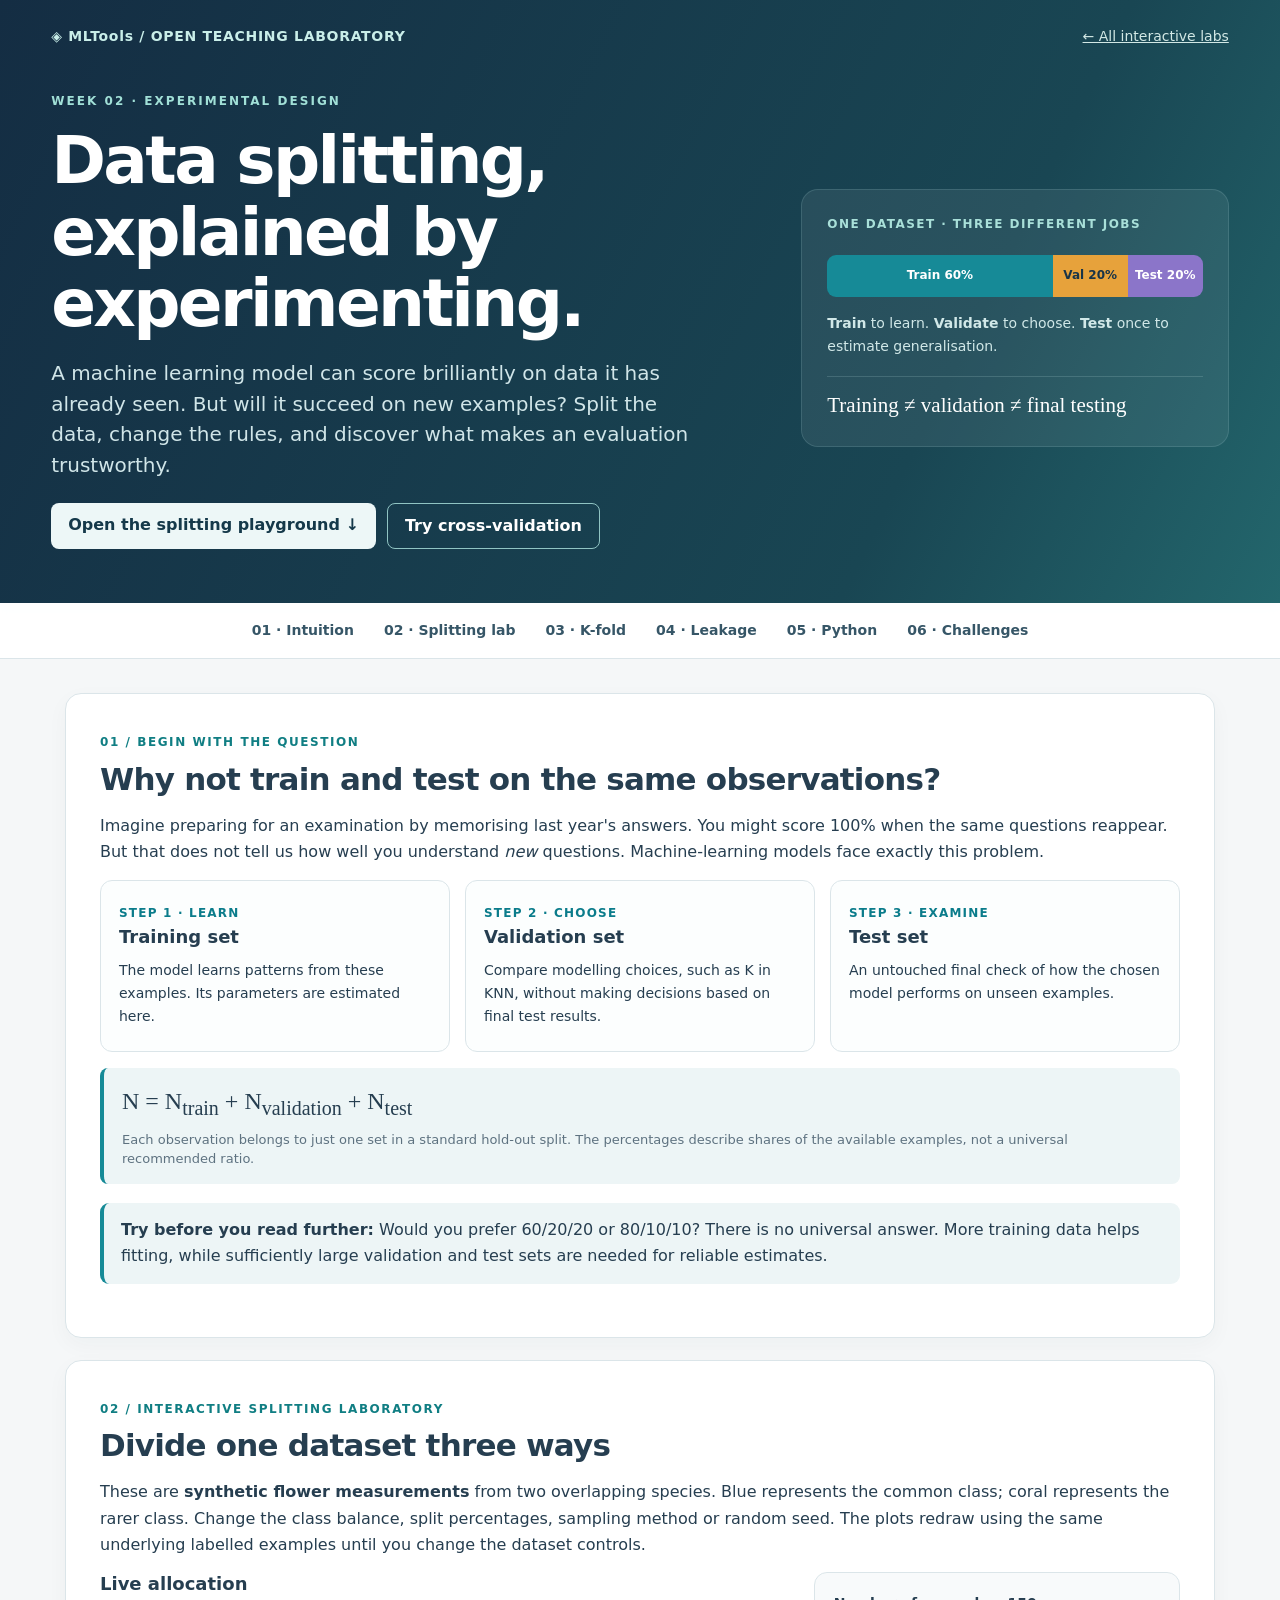
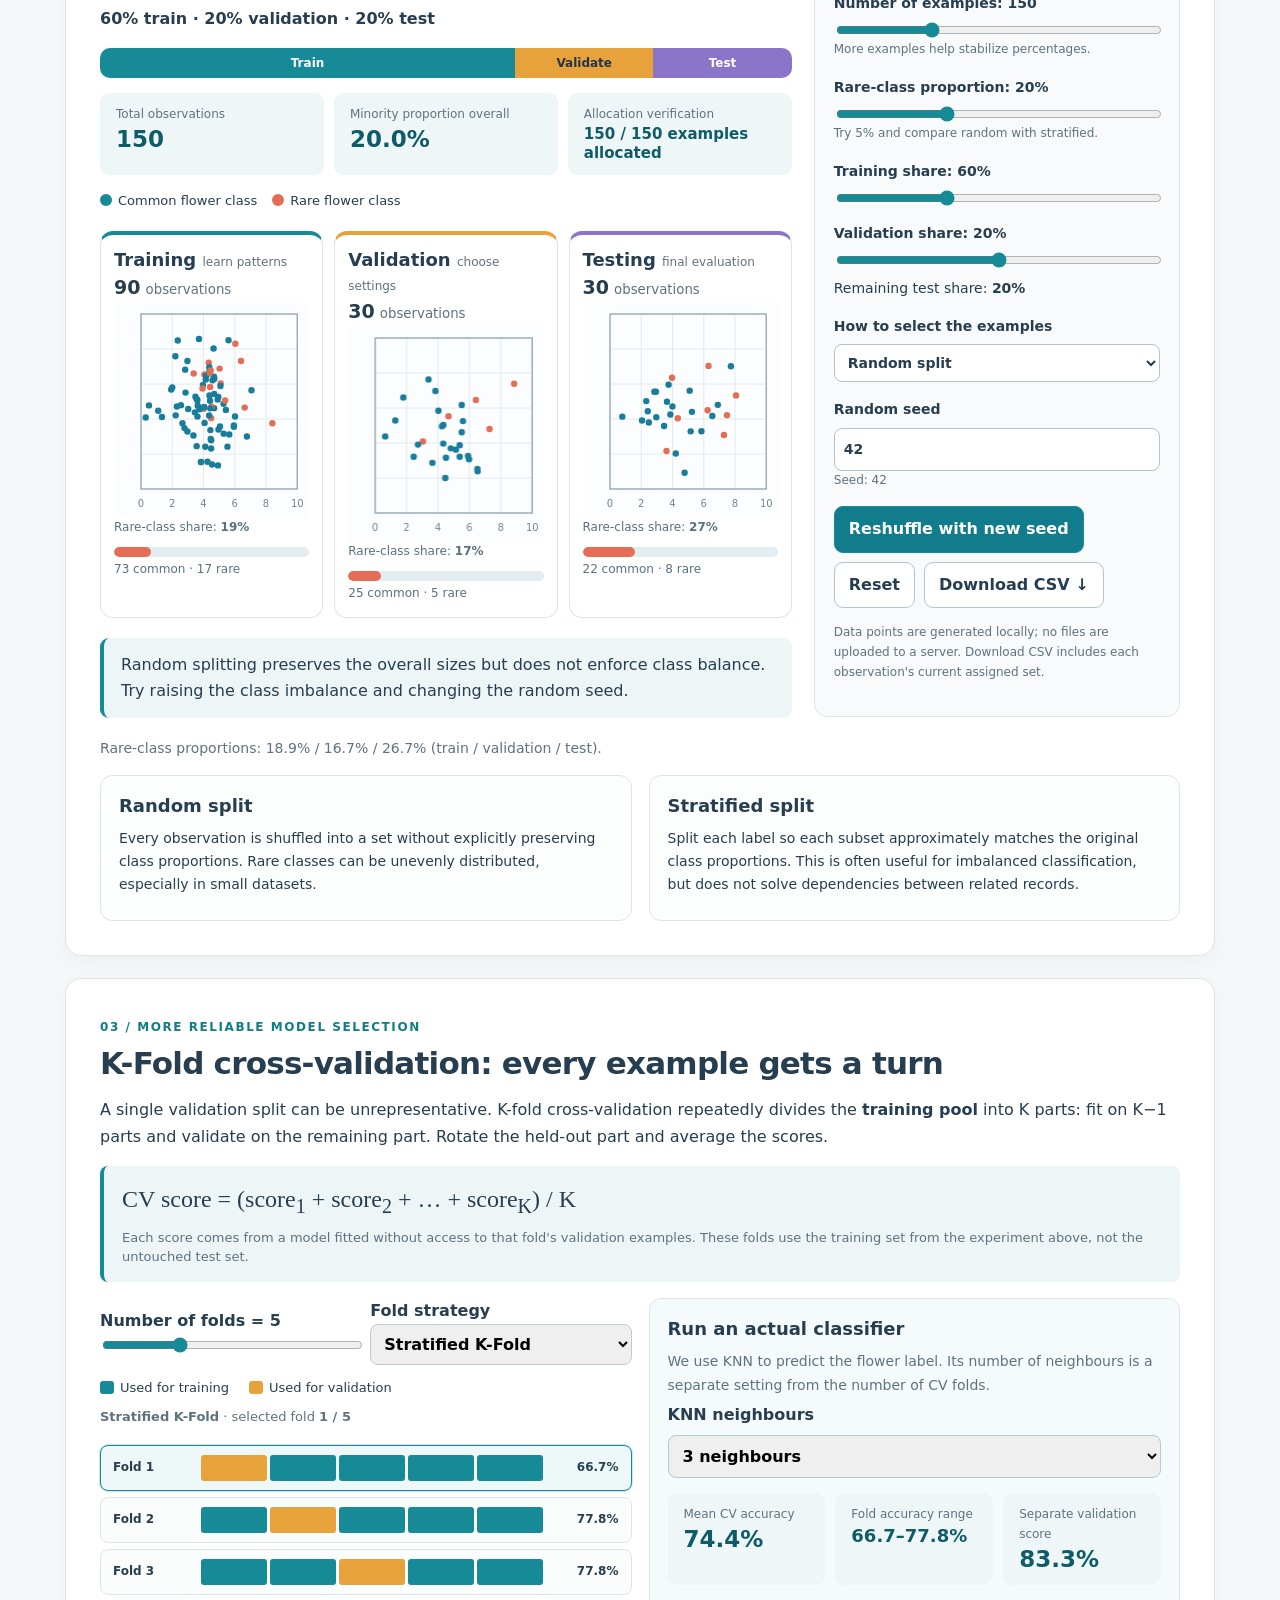
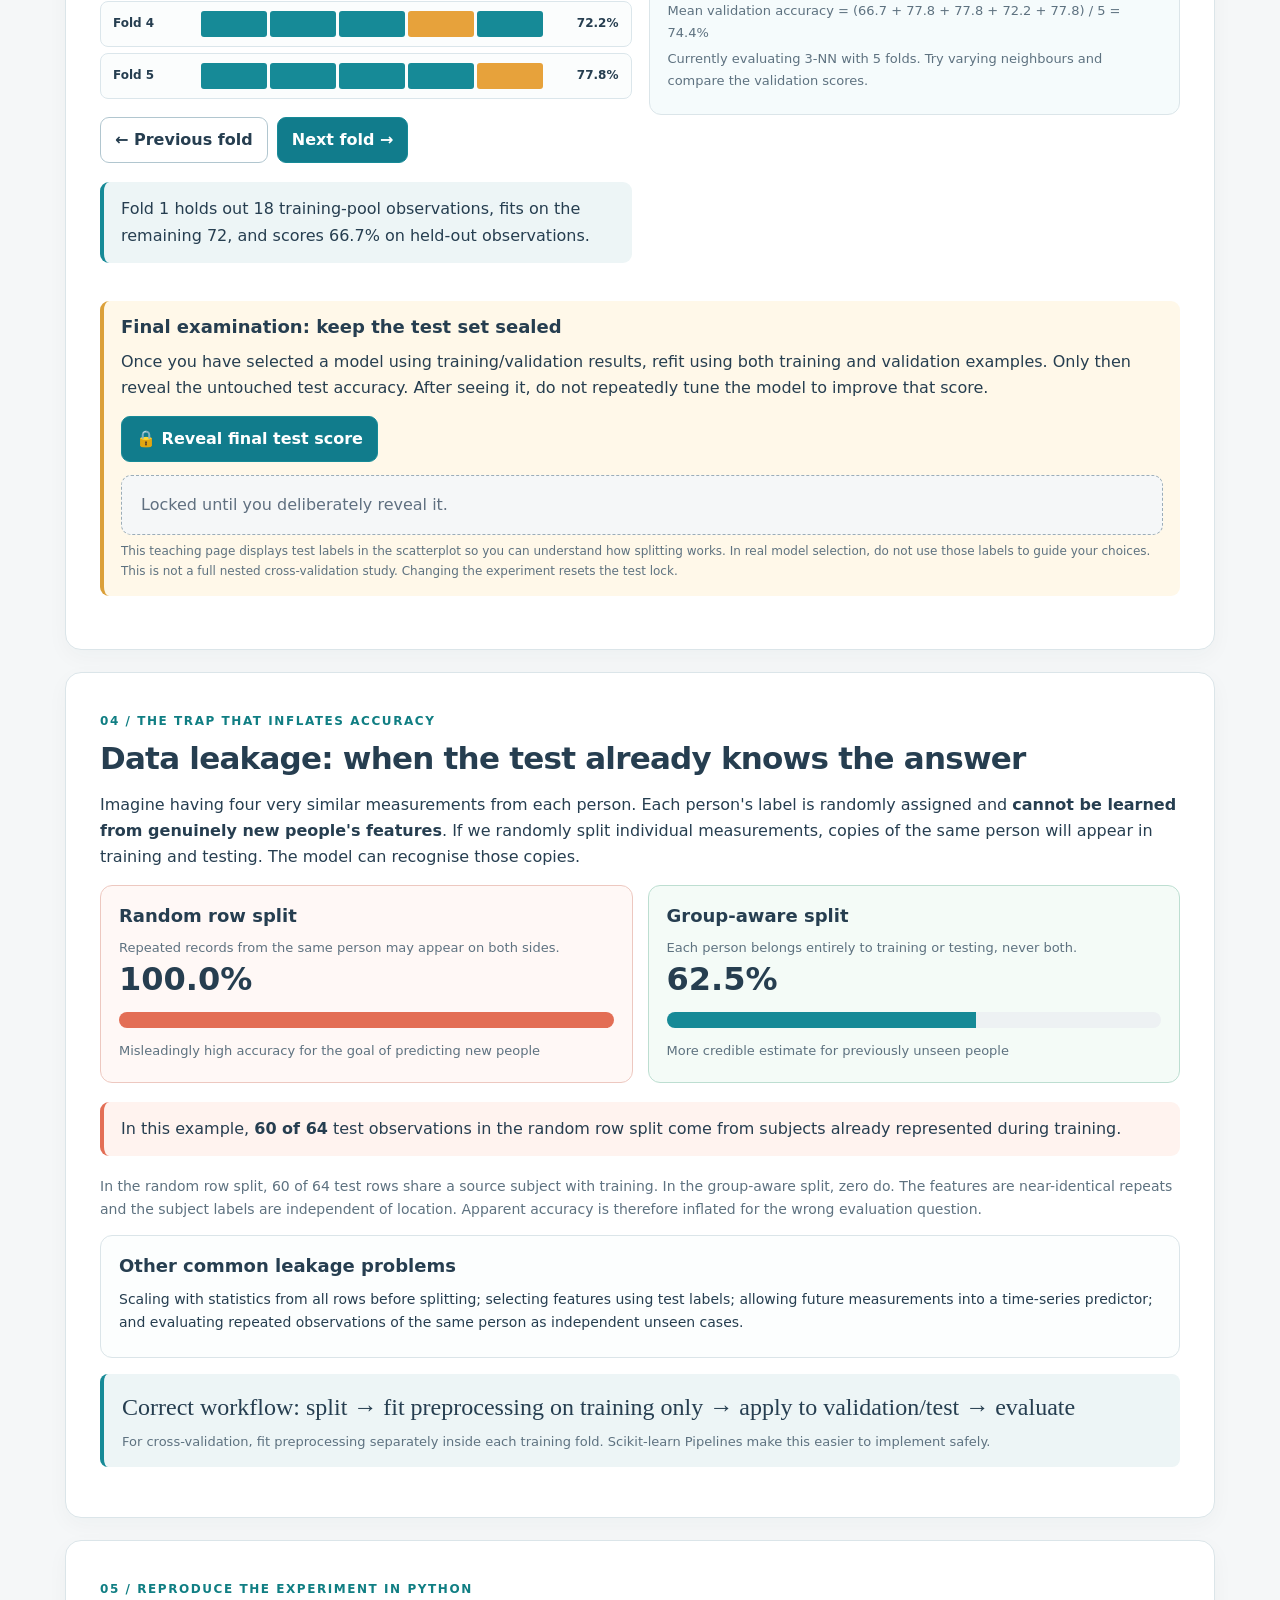
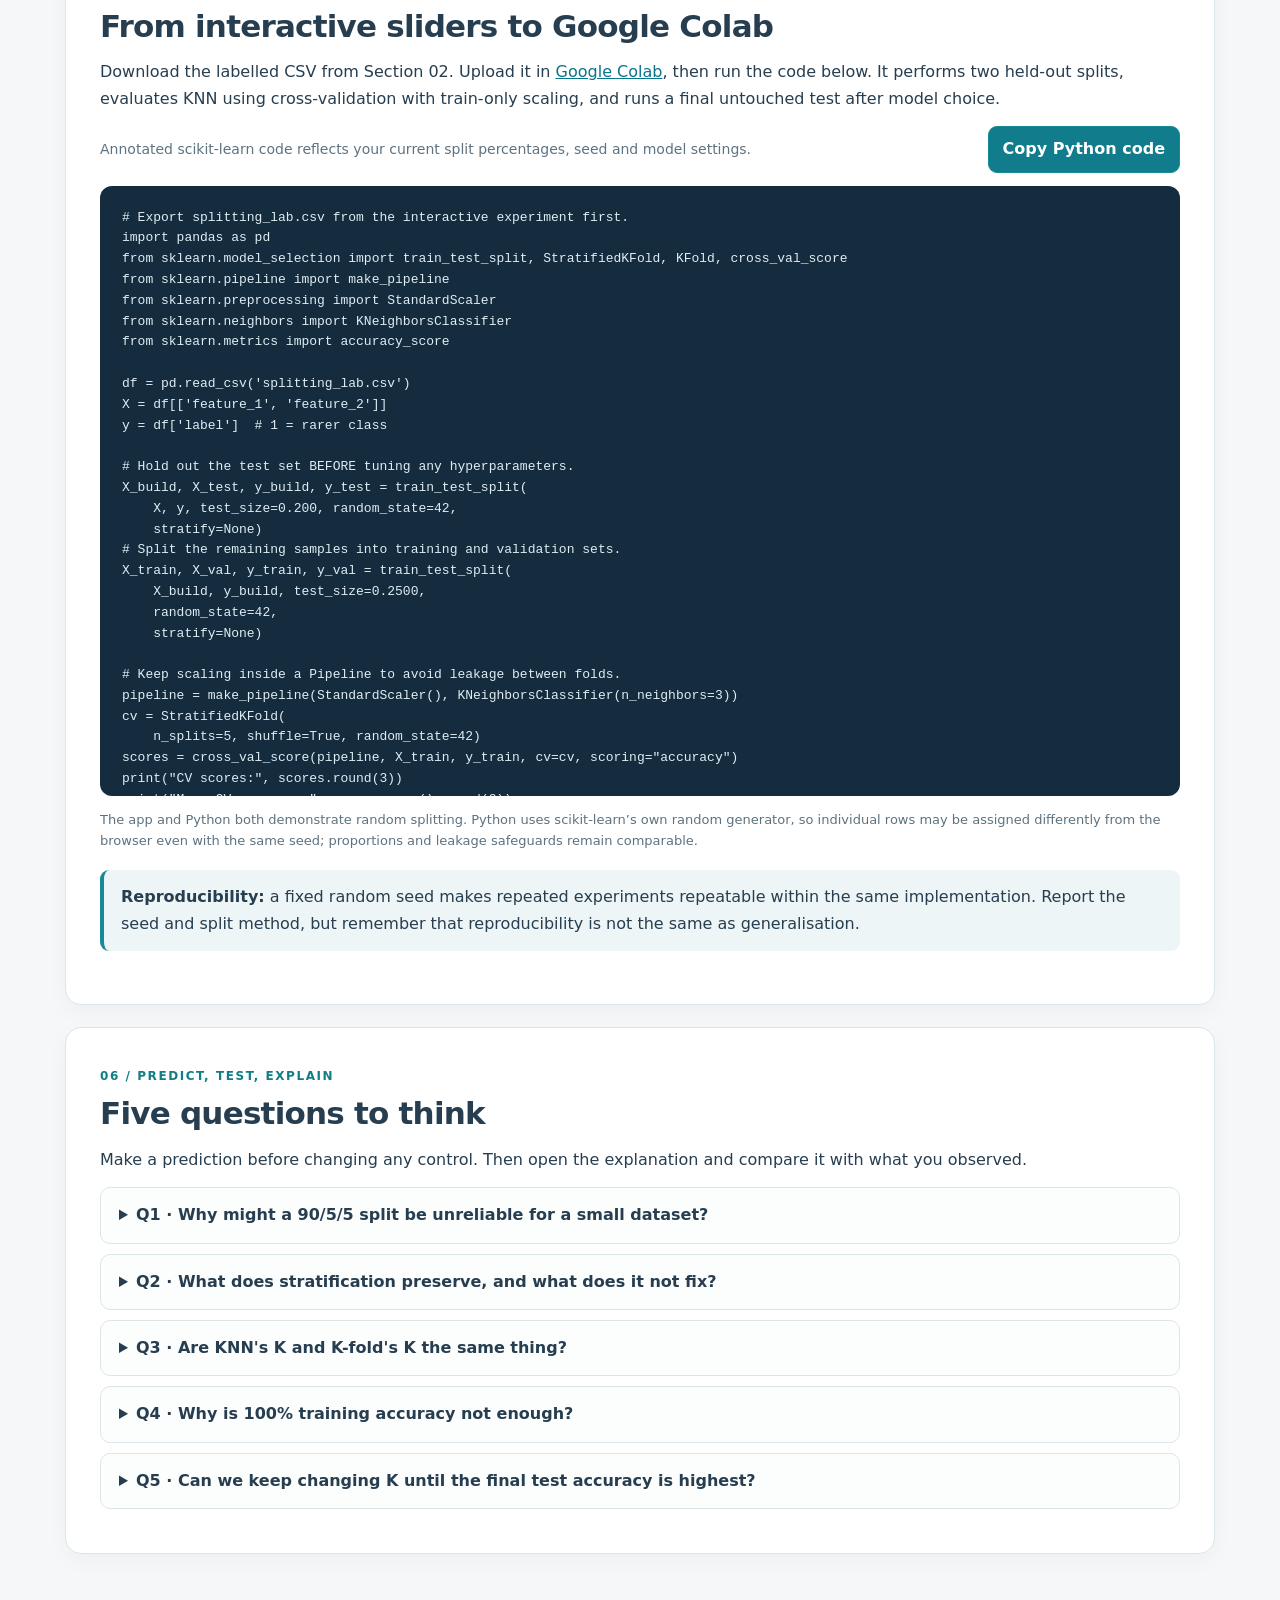
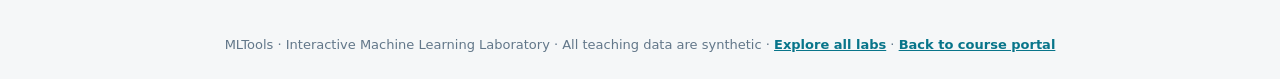
==== commit ae989f30: "Rename student questions section" ====
--- a/data-splitting.html
+++ b/data-splitting.html
@@ -176,7 +176,7 @@
 
 <section id="challenge">
  <span class="tag">06 / Predict, test, explain</span>
- <h2>Five questions to ask students</h2>
+ <h2>Five questions to think</h2>
  <p>Make a prediction before changing any control. Then open the explanation and compare it with what you observed.</p>
  <details class="exercise"><summary>Q1 · Why might a 90/5/5 split be unreliable for a small dataset?</summary><p>The training set is large, but the validation and test subsets could be too small for stable performance estimates, especially for rare classes. There is no universal best ratio.</p></details>
  <details class="exercise"><summary>Q2 · What does stratification preserve, and what does it not fix?</summary><p>Stratification aims to preserve class proportions. It does not prevent data leakage caused by duplicated subjects, groups, chronological dependencies or preprocessing fitted on the full dataset.</p></details>
